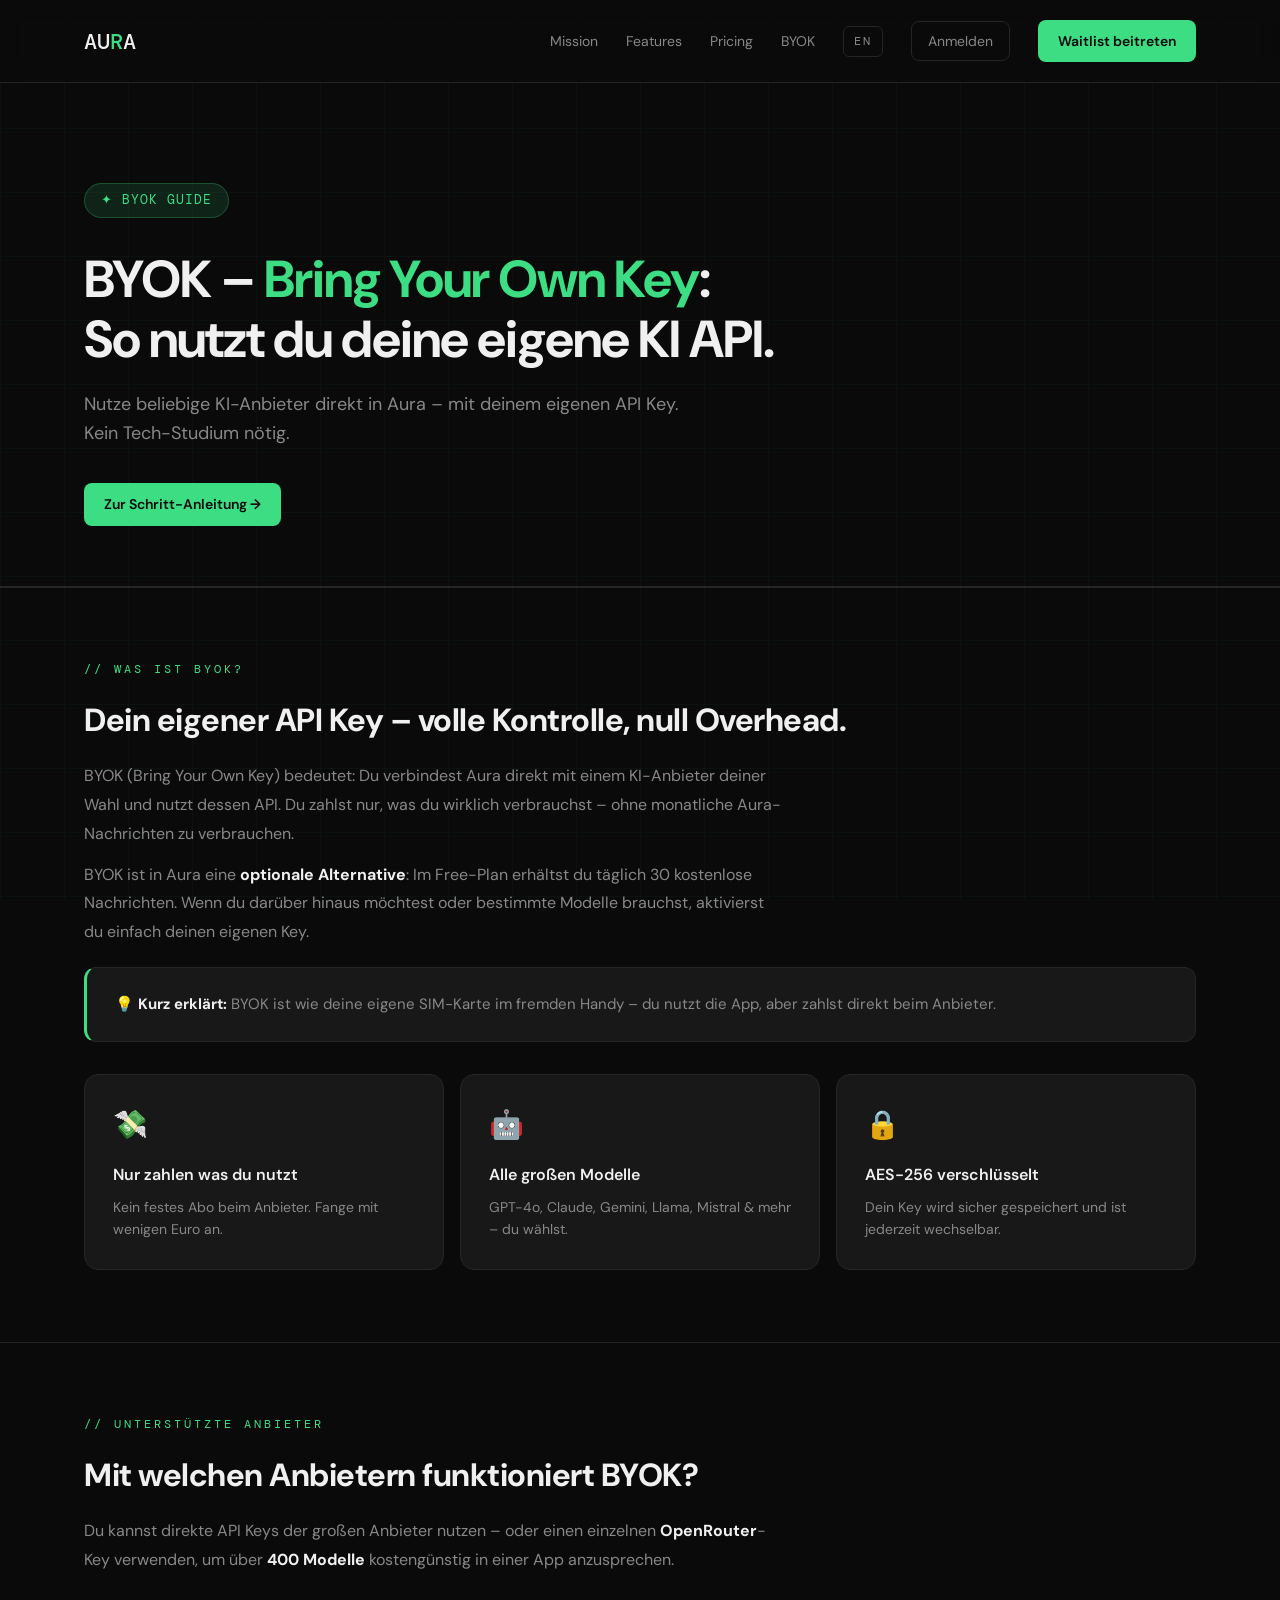
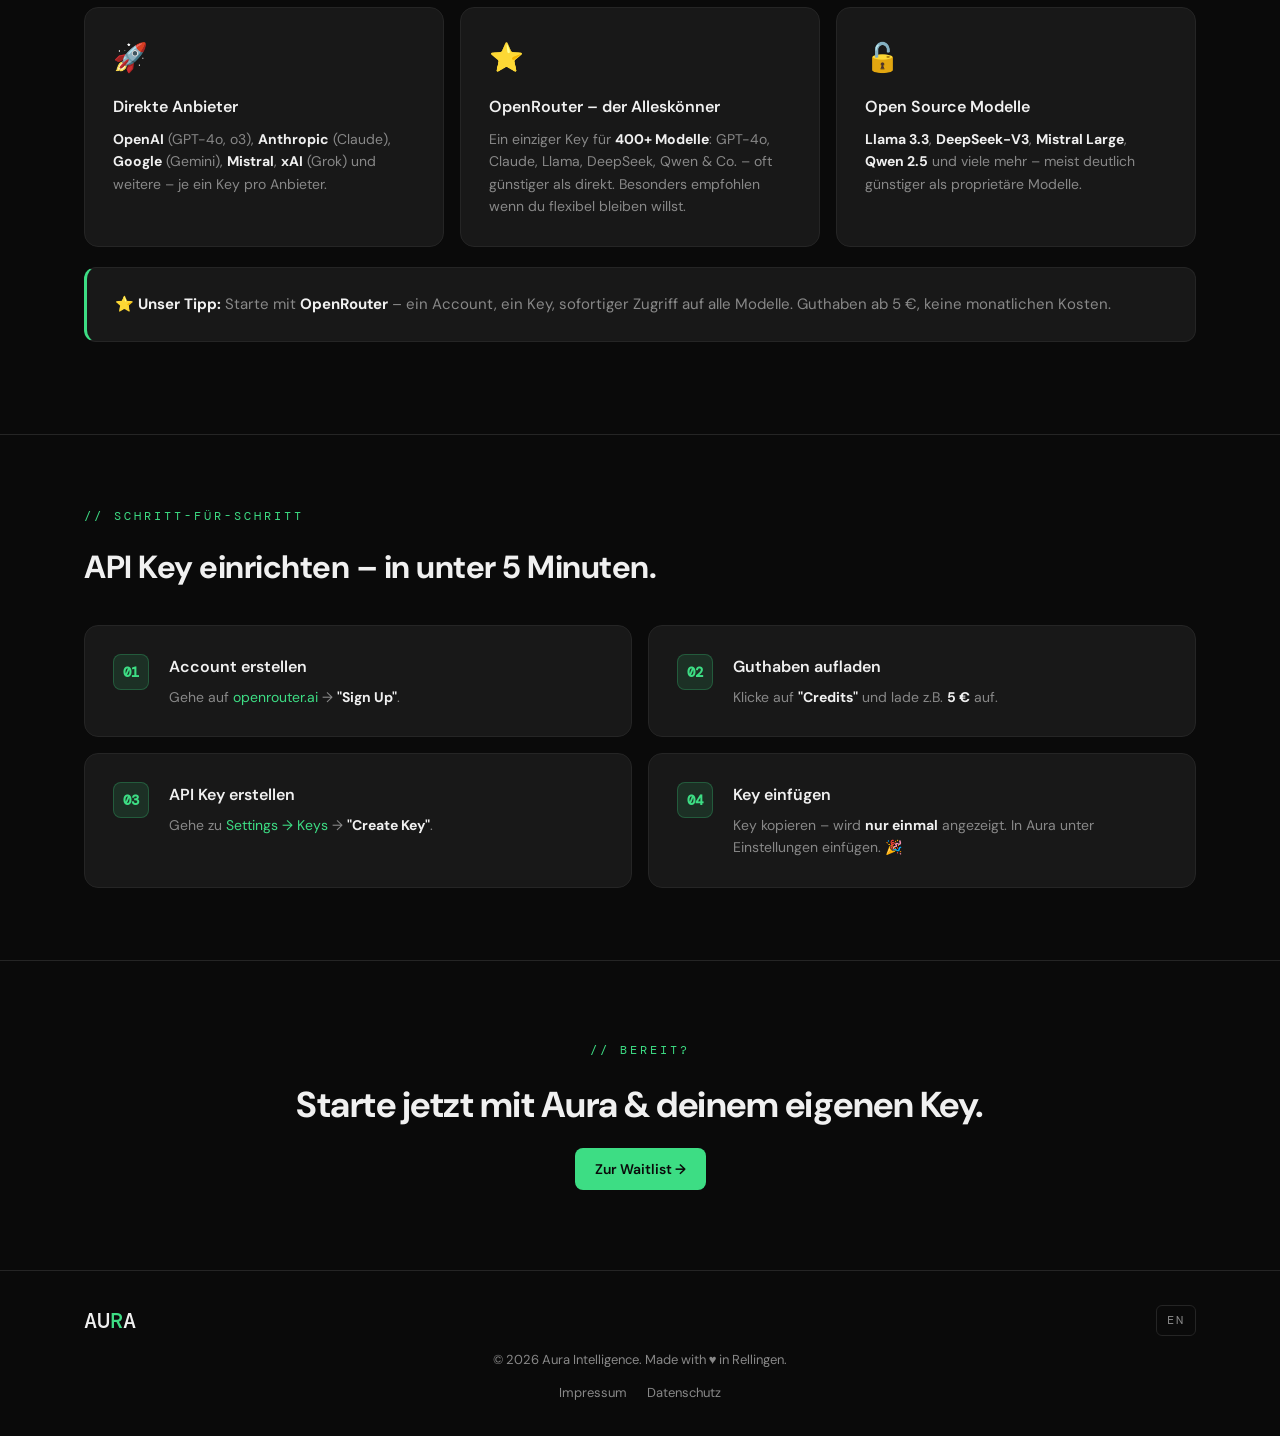
==== byok.html @ c91ba940 "Add files via upload" ====
<!DOCTYPE html>
<html lang="de">
<head>
    <meta charset="UTF-8">
    <meta name="viewport" content="width=device-width, initial-scale=1.0">
    <title>Aura – BYOK: Dein eigener API Key</title>
    <link rel="icon" type="image/png" href="favicon.png">
    <link href="https://fonts.googleapis.com/css2?family=DM+Sans:wght@400;500;600;700&family=DM+Mono:wght@400;500&display=swap" rel="stylesheet">
    <style>
        :root{--bg:#0A0A0A;--surface:#181818;--border:#252525;--text-primary:#F0F0F0;--text-secondary:#888888;--green:#3DDD84;--green-dim:rgba(61,221,132,0.12);--green-glow:rgba(61,221,132,0.15);}
        *,*::before,*::after{margin:0;padding:0;box-sizing:border-box;max-width:100%;}
        html{overflow-x:hidden;}
        body{font-family:'DM Sans',sans-serif;background:var(--bg);color:var(--text-primary);line-height:1.6;overflow-x:hidden;width:100%;}
        body::before{content:'';position:fixed;top:0;left:0;right:0;bottom:0;width:100%;height:100%;background-image:linear-gradient(rgba(61,221,132,0.04) 1px,transparent 1px),linear-gradient(90deg,rgba(61,221,132,0.04) 1px,transparent 1px);background-size:64px 64px;pointer-events:none;z-index:0;overflow:hidden;}
        .container{max-width:1160px;width:100%;margin:0 auto;padding:0 24px;position:relative;z-index:1;}
        header{border-bottom:1px solid var(--border);padding:20px 0;position:sticky;top:0;background:rgba(10,10,10,0.9);backdrop-filter:blur(12px);z-index:100;width:100%;}
        header .inner{display:flex;justify-content:space-between;align-items:center;}
        .logo{font-family:'DM Mono',monospace;font-size:22px;font-weight:500;letter-spacing:0;color:var(--text-primary);text-decoration:none;display:flex;align-items:center;gap:0;}
        .logo span{color:var(--green);}
        nav{display:flex;align-items:center;gap:28px;}
        nav a{font-size:14px;color:var(--text-secondary);text-decoration:none;transition:color 0.2s;}
        nav a:hover{color:var(--text-primary);}
        .lang-switch{font-family:'DM Mono',monospace;font-size:12px;letter-spacing:2px;color:var(--text-secondary);text-decoration:none;border:1px solid var(--border);border-radius:6px;padding:5px 10px;transition:border-color 0.2s,color 0.2s;}
        .lang-switch:hover{border-color:var(--green);color:var(--green);}
        .btn-primary{background:var(--green);color:#0A0A0A;padding:10px 20px;border-radius:8px;border:none;cursor:pointer;font-family:'DM Sans',sans-serif;font-size:14px;font-weight:600;transition:opacity 0.2s,transform 0.2s;text-decoration:none;display:inline-block;}
        .btn-primary:hover{opacity:0.85;transform:scale(1.03);}
        .btn-secondary{background:transparent;color:var(--text-primary);padding:10px 20px;border-radius:8px;border:1px solid var(--border);cursor:pointer;font-family:'DM Sans',sans-serif;font-size:14px;font-weight:500;transition:border-color 0.2s,background 0.2s;text-decoration:none;display:inline-block;}
        .btn-secondary:hover{border-color:var(--green);background:var(--green-dim);}
        .section-label{font-family:'DM Mono',monospace;font-size:12px;color:var(--green);letter-spacing:3px;margin-bottom:16px;text-transform:uppercase;}
        .hero-badge{display:inline-flex;align-items:center;gap:8px;background:var(--green-dim);border:1px solid rgba(61,221,132,0.25);border-radius:100px;padding:6px 16px;font-size:13px;color:var(--green);font-family:'DM Mono',monospace;letter-spacing:1px;margin-bottom:32px;}
        .hero{text-align:center;padding:120px 0 100px;position:relative;overflow:hidden;}
        .hero::before{content:'';position:absolute;top:0;left:50%;transform:translateX(-50%);width:600px;height:600px;max-width:100vw;background:radial-gradient(circle,var(--green-glow) 0%,transparent 70%);pointer-events:none;}
        .hero h1{font-size:60px;font-weight:700;line-height:1.15;margin-bottom:24px;letter-spacing:-1px;}
        .hero h1 span{color:var(--green);}
        .hero p{font-size:18px;color:var(--text-secondary);max-width:540px;margin:0 auto 48px;}
        .hero-buttons{display:flex;gap:16px;justify-content:center;flex-wrap:wrap;}
        .hero-buttons .btn-primary,.hero-buttons .btn-secondary{padding:14px 32px;font-size:15px;}
        .mission{padding:80px 0;border-top:1px solid var(--border);}
        .mission-inner{display:grid;grid-template-columns:1fr 1fr;gap:80px;align-items:center;}
        .mission-text h2{font-size:38px;font-weight:700;margin-bottom:20px;letter-spacing:-0.5px;line-height:1.2;}
        .mission-text p{font-size:16px;color:var(--text-secondary);line-height:1.8;margin-bottom:16px;}
        .mission-text p strong{color:var(--text-primary);}
        .mission-stats{display:grid;grid-template-columns:1fr 1fr;gap:2px;background:var(--border);border:1px solid var(--border);border-radius:16px;overflow:hidden;}
        .stat{background:var(--surface);padding:32px;}
        .stat-value{font-size:42px;font-weight:700;color:var(--green);font-family:'DM Mono',monospace;line-height:1;margin-bottom:8px;}
        .stat-label{font-size:14px;color:var(--text-secondary);}
        .stat-label strong{color:var(--green);font-weight:600;}
        .section{padding:80px 0;border-top:1px solid var(--border);}
        .section h2{font-size:42px;font-weight:700;margin-bottom:60px;letter-spacing:-0.5px;}
        .features-grid{display:grid;grid-template-columns:repeat(3,1fr);gap:2px;background:var(--border);border:1px solid var(--border);border-radius:16px;overflow:hidden;}
        .feature-card{background:var(--surface);padding:36px 32px;transition:background 0.2s;}
        .feature-card:hover{background:#1e1e1e;}
        .feature-icon{width:44px;height:44px;background:var(--green-dim);border:1px solid rgba(61,221,132,0.2);border-radius:10px;display:flex;align-items:center;justify-content:center;font-size:22px;margin-bottom:20px;}
        .feature-card h3{font-size:17px;font-weight:600;margin-bottom:10px;}
        .feature-card p{font-size:14px;color:var(--text-secondary);line-height:1.6;}
        .pricing-grid{display:grid;grid-template-columns:repeat(3,1fr);gap:16px;}
        .pricing-card{background:var(--surface);border:1px solid var(--border);border-radius:16px;padding:36px 28px;transition:border-color 0.2s;position:relative;}
        .pricing-card:hover{border-color:rgba(61,221,132,0.3);}
        .pricing-card.featured{border-color:var(--green);box-shadow:0 0 32px rgba(61,221,132,0.08);}
        .featured-badge{position:absolute;top:-13px;left:50%;transform:translateX(-50%);background:var(--green);color:#0A0A0A;font-size:11px;font-weight:700;padding:4px 14px;border-radius:100px;white-space:nowrap;letter-spacing:1px;}
        .pricing-card h3{font-family:'DM Mono',monospace;font-size:13px;letter-spacing:3px;color:var(--text-secondary);text-transform:uppercase;margin-bottom:20px;}
        .price{font-size:48px;font-weight:700;color:var(--text-primary);line-height:1;margin-bottom:6px;}
        .price sup{font-size:20px;font-weight:500;vertical-align:super;}
        .price-period{font-size:13px;color:var(--text-secondary);margin-bottom:28px;}
        .pricing-divider{height:1px;background:var(--border);margin-bottom:24px;}
        .feature-list{list-style:none;margin-bottom:32px;}
        .feature-list li{font-size:13px;color:var(--text-secondary);padding:8px 0;display:flex;align-items:center;gap:10px;border-bottom:1px solid var(--border);}
        .feature-list li:last-child{border-bottom:none;}
        .feature-list li.included{color:var(--text-primary);}
        .feature-list li.included::before{content:"✓";color:var(--green);font-weight:700;flex-shrink:0;}
        .feature-list li.excluded::before{content:"×";color:var(--border);font-weight:700;flex-shrink:0;}
        .lifetime-banner{margin-top:32px;background:linear-gradient(135deg,rgba(61,221,132,0.08) 0%,rgba(61,221,132,0.03) 100%);border:1px solid var(--green);border-radius:16px;padding:40px;display:flex;gap:48px;align-items:center;position:relative;overflow:hidden;}
        .lifetime-banner::before{content:'';position:absolute;top:-60px;right:-60px;width:240px;height:240px;background:radial-gradient(circle,rgba(61,221,132,0.12) 0%,transparent 70%);pointer-events:none;}
        .lifetime-tag{font-family:'DM Mono',monospace;font-size:11px;letter-spacing:2px;color:var(--green);margin-bottom:12px;}
        .lifetime-banner-left{flex:1;}
        .lifetime-banner-left h3{font-size:28px;font-weight:700;margin-bottom:12px;letter-spacing:-0.5px;}
        .lifetime-banner-left h3 span{color:var(--green);}
        .lifetime-banner-left>p{font-size:15px;color:var(--text-secondary);line-height:1.7;margin-bottom:20px;max-width:560px;}
        .lifetime-perks{list-style:none;display:flex;flex-wrap:wrap;gap:10px 24px;}
        .lifetime-perks li{font-size:13px;color:var(--text-primary);}
        .lifetime-banner-right{min-width:200px;text-align:center;}
        .lifetime-price{font-size:52px;font-weight:700;color:var(--green);font-family:'DM Mono',monospace;line-height:1;margin-bottom:4px;}
        .lifetime-price sup{font-size:22px;font-weight:500;vertical-align:super;}
        .lifetime-price span{font-size:16px;font-weight:400;color:var(--text-secondary);font-family:'DM Sans',sans-serif;}
        .lifetime-saved{font-size:13px;color:var(--text-secondary);margin-bottom:20px;text-decoration:line-through;}
        .cta-section{padding:80px 0;border-top:1px solid var(--border);text-align:center;}
        .cta-section h2{font-size:42px;font-weight:700;margin-bottom:16px;letter-spacing:-0.5px;}
        .cta-section p{font-size:16px;color:var(--text-secondary);margin-bottom:40px;}
        .or-hero{padding:100px 0 60px;border-bottom:1px solid var(--border);}
        .or-hero h1{font-size:52px;font-weight:700;letter-spacing:-1px;line-height:1.15;margin-bottom:20px;}
        .or-hero h1 span{color:var(--green);}
        .or-hero p{font-size:18px;color:var(--text-secondary);max-width:600px;margin-bottom:36px;}
        .or-section{padding:72px 0;border-top:1px solid var(--border);}
        .or-section h2{font-size:32px;font-weight:700;margin-bottom:16px;letter-spacing:-0.5px;}
        .or-section p{font-size:16px;color:var(--text-secondary);max-width:700px;line-height:1.8;margin-bottom:12px;}
        .or-section p strong{color:var(--text-primary);}
        .or-analogy{background:var(--surface);border:1px solid var(--border);border-left:3px solid var(--green);border-radius:12px;padding:24px 28px;margin:20px 0;font-size:15px;color:var(--text-secondary);line-height:1.7;}
        .or-analogy strong{color:var(--text-primary);}
        .info-cards{display:grid;grid-template-columns:repeat(3,1fr);gap:16px;margin-top:32px;}
        .info-card{background:var(--surface);border:1px solid var(--border);border-radius:14px;padding:28px;}
        .info-card .icon{font-size:28px;margin-bottom:14px;display:block;}
        .info-card h3{font-size:16px;font-weight:600;margin-bottom:8px;}
        .info-card p{font-size:14px;color:var(--text-secondary);line-height:1.6;margin-bottom:0;}
        .steps-grid{display:grid;grid-template-columns:repeat(2,1fr);gap:16px;margin-top:32px;}
        .step-card{background:var(--surface);border:1px solid var(--border);border-radius:14px;padding:28px;display:flex;gap:20px;align-items:flex-start;}
        .step-number{width:36px;height:36px;min-width:36px;background:var(--green-dim);border:1px solid rgba(61,221,132,0.25);border-radius:8px;display:flex;align-items:center;justify-content:center;font-family:'DM Mono',monospace;font-size:14px;font-weight:600;color:var(--green);}
        .step-content h3{font-size:16px;font-weight:600;margin-bottom:6px;}
        .step-content p{font-size:14px;color:var(--text-secondary);line-height:1.6;margin-bottom:0;}
        .step-content a{color:var(--green);text-decoration:none;}
        .or-cta{padding:80px 0;border-top:1px solid var(--border);text-align:center;}
        .or-cta h2{font-size:36px;font-weight:700;margin-bottom:14px;letter-spacing:-0.5px;}
        .or-cta p{font-size:16px;color:var(--text-secondary);margin-bottom:32px;max-width:500px;margin-left:auto;margin-right:auto;}
        .waitlist-layout{display:grid;grid-template-columns:1fr 1fr;gap:48px;align-items:start;padding:72px 0;}
        .waitlist-form-box{background:var(--surface);border:1px solid var(--border);border-radius:16px;padding:40px;}
        .wl-field{margin-bottom:20px;}
        .wl-field label{display:block;font-size:13px;color:var(--text-secondary);margin-bottom:8px;font-weight:500;}
        .wl-field input{width:100%;padding:12px 16px;background:var(--bg);border:1px solid var(--border);border-radius:8px;color:var(--text-primary);font-family:'DM Sans',sans-serif;font-size:15px;outline:none;transition:border-color 0.2s;}
        .wl-field input:focus{border-color:var(--green);}
        .wl-field input::placeholder{color:var(--text-secondary);}
        .wl-plan{margin-bottom:24px;}
        .wl-plan>label{display:block;font-size:13px;color:var(--text-secondary);margin-bottom:8px;font-weight:500;}
        .wl-plan-options{display:grid;grid-template-columns:1fr 1fr;gap:8px;}
        .wl-plan-option{display:flex;align-items:center;gap:8px;background:var(--bg);border:1px solid var(--border);border-radius:8px;padding:10px 14px;cursor:pointer;font-size:14px;transition:border-color 0.2s;}
        .wl-plan-option:hover{border-color:rgba(61,221,132,0.4);}
        .wl-plan-option input{width:auto;min-width:unset;}
        .wl-plan-featured{border-color:rgba(61,221,132,0.35)!important;color:var(--green);}
        .waitlist-summary{padding-top:4px;}
        .wl-tier{background:var(--surface);border:1px solid var(--border);border-radius:12px;padding:20px 24px;margin-bottom:12px;}
        .wl-tier-special{border-color:var(--green);background:linear-gradient(135deg,rgba(61,221,132,0.06) 0%,transparent 100%);}
        .wl-tier-head{display:flex;justify-content:space-between;align-items:center;margin-bottom:12px;}
        .wl-tier-name{font-weight:700;font-size:16px;}
        .wl-tier-price{font-family:'DM Mono',monospace;font-size:14px;color:var(--text-secondary);}
        footer{border-top:1px solid var(--border);padding:32px 0;}
        footer .footer-inner{display:flex;flex-direction:column;align-items:center;gap:12px;}
        footer .footer-top{display:flex;justify-content:space-between;align-items:center;width:100%;flex-wrap:wrap;gap:12px;}
        footer .footer-links{display:flex;gap:20px;flex-wrap:wrap;justify-content:center;}
        footer p{font-size:13px;color:var(--text-secondary);}
        footer a.footer-link{font-size:13px;color:var(--text-secondary);text-decoration:none;transition:color 0.2s;}
        footer a.footer-link:hover{color:var(--green);}
        @media(max-width:900px){.info-cards{grid-template-columns:1fr 1fr;}}
        @media(max-width:768px){
            .hero{padding:80px 0 60px;}
            .hero h1{font-size:36px;letter-spacing:-0.5px;}
            .hero p{font-size:16px;}
            .features-grid{grid-template-columns:1fr;}
            .pricing-grid{grid-template-columns:1fr;}
            .steps-grid{grid-template-columns:1fr;}
            .mission-inner{grid-template-columns:1fr;gap:40px;}
            .mission-text h2{font-size:28px;}
            .section h2{font-size:28px;}
            .cta-section h2{font-size:28px;}
            .or-hero h1{font-size:32px;}
            .or-section h2{font-size:26px;}
            .lifetime-banner{flex-direction:column;gap:32px;padding:28px 20px;}
            .lifetime-price{font-size:42px;}
            .waitlist-layout{grid-template-columns:1fr;padding:40px 0;}
            .waitlist-form-box{padding:24px;}
            .wl-plan-options{grid-template-columns:1fr;}
            .info-cards{grid-template-columns:1fr;}
            footer .footer-top{flex-direction:column;text-align:center;}
        }

        .hamburger{display:none;flex-direction:column;gap:5px;cursor:pointer;padding:4px;background:none;border:none;}
        .hamburger span{display:block;width:24px;height:2px;background:var(--text-primary);border-radius:2px;transition:all 0.3s;}
        .hamburger.open span:nth-child(1){transform:translateY(7px) rotate(45deg);}
        .hamburger.open span:nth-child(2){opacity:0;}
        .hamburger.open span:nth-child(3){transform:translateY(-7px) rotate(-45deg);}
        .mobile-menu{display:none;position:fixed;top:65px;left:0;right:0;background:rgba(10,10,10,0.98);backdrop-filter:blur(16px);border-bottom:1px solid var(--border);padding:20px 24px;z-index:99;flex-direction:column;gap:4px;}
        .mobile-menu.open{display:flex;}
        .mobile-menu a{font-size:16px;color:var(--text-secondary);text-decoration:none;padding:12px 0;border-bottom:1px solid var(--border);transition:color 0.2s;}
        .mobile-menu a:last-child{border-bottom:none;}
        .mobile-menu a:hover{color:var(--green);}
        .mobile-menu .btn-primary{margin-top:8px;text-align:center;padding:14px;}
        .mobile-menu .lang-switch{border:none;padding:12px 0;letter-spacing:2px;}
        @media(max-width:768px){
            .hamburger{display:flex;}
            nav a:not(.btn-primary):not(.lang-switch):not(.btn-login){display:none;}
            nav .lang-switch{display:none;}
            nav .btn-primary{display:none;}
        }

        .btn-login{font-size:14px;color:var(--text-secondary);text-decoration:none;border:1px solid var(--border);border-radius:8px;padding:8px 16px;transition:border-color 0.2s,color 0.2s;}
        .btn-login:hover{border-color:var(--green);color:var(--green);}
        .nav-avatar{width:34px;height:34px;border-radius:50%;background:var(--green-dim);border:1.5px solid var(--green);display:flex;align-items:center;justify-content:center;font-size:14px;font-weight:700;color:var(--green);text-decoration:none;font-family:'DM Mono',monospace;cursor:pointer;}
        </style>
</head>
<body>
<header><div class="container"><div class="inner">
        <a href="index.html" class="logo">AU<span>R</span>A</a>
        <nav>
            <a href="index.html#mission">Mission</a>
            <a href="features.html">Features</a>
            <a href="index.html#pricing">Pricing</a>
            <a href="byok.html">BYOK</a>
            <a href="byok_en.html" class="lang-switch">EN</a>
            <a href="login.html" class="btn-login" id="navLoginBtn">Anmelden</a>
            <a href="waitlist.html" class="btn-primary">Waitlist beitreten</a>
        </nav>
        <button class="hamburger" id="hamburger" aria-label="Menu">
            <span></span><span></span><span></span>
        </button>
    </div></div></header>
    <div class="mobile-menu" id="mobileMenu">
        <a href="index.html#mission">Mission</a>
        <a href="features.html">Features</a>
        <a href="index.html#pricing">Pricing</a>
        <a href="byok.html">BYOK</a>
        <a href="login.html">Anmelden</a>
        <a href="byok_en.html" class="lang-switch">EN</a>
        <a href="waitlist.html" class="btn-primary">Waitlist beitreten</a>
    </div>
<main>
  <section class="or-hero"><div class="container">
    <div class="hero-badge">✦ BYOK GUIDE</div>
    <h1>BYOK – <span>Bring Your Own Key</span>:<br>So nutzt du deine eigene KI API.</h1>
    <p>Nutze beliebige KI-Anbieter direkt in Aura – mit deinem eigenen API Key. Kein Tech-Studium nötig.</p>
    <a href="#steps" class="btn-primary">Zur Schritt-Anleitung →</a>
  </div></section>
  <section class="or-section"><div class="container">
    <div class="section-label">// Was ist BYOK?</div>
    <h2>Dein eigener API Key – volle Kontrolle, null Overhead.</h2>
    <p>BYOK (Bring Your Own Key) bedeutet: Du verbindest Aura direkt mit einem KI-Anbieter deiner Wahl und nutzt dessen API. Du zahlst nur, was du wirklich verbrauchst – ohne monatliche Aura-Nachrichten zu verbrauchen.</p>
    <p>BYOK ist in Aura eine <strong>optionale Alternative</strong>: Im Free-Plan erhältst du täglich 30 kostenlose Nachrichten. Wenn du darüber hinaus möchtest oder bestimmte Modelle brauchst, aktivierst du einfach deinen eigenen Key.</p>
    <div class="or-analogy">💡 <strong>Kurz erklärt:</strong> BYOK ist wie deine eigene SIM-Karte im fremden Handy – du nutzt die App, aber zahlst direkt beim Anbieter.</div>
    <div class="info-cards">
      <div class="info-card"><span class="icon">💸</span><h3>Nur zahlen was du nutzt</h3><p>Kein festes Abo beim Anbieter. Fange mit wenigen Euro an.</p></div>
      <div class="info-card"><span class="icon">🤖</span><h3>Alle großen Modelle</h3><p>GPT-4o, Claude, Gemini, Llama, Mistral & mehr – du wählst.</p></div>
      <div class="info-card"><span class="icon">🔒</span><h3>AES-256 verschlüsselt</h3><p>Dein Key wird sicher gespeichert und ist jederzeit wechselbar.</p></div>
    </div>
  </div></section>

  <section class="or-section"><div class="container">
    <div class="section-label">// Unterstützte Anbieter</div>
    <h2>Mit welchen Anbietern funktioniert BYOK?</h2>
    <p>Du kannst direkte API Keys der großen Anbieter nutzen – oder einen einzelnen <strong>OpenRouter</strong>-Key verwenden, um über <strong>400 Modelle</strong> kostengünstig in einer App anzusprechen.</p>
    <div class="info-cards">
      <div class="info-card"><span class="icon">🚀</span><h3>Direkte Anbieter</h3><p><strong>OpenAI</strong> (GPT-4o, o3), <strong>Anthropic</strong> (Claude), <strong>Google</strong> (Gemini), <strong>Mistral</strong>, <strong>xAI</strong> (Grok) und weitere – je ein Key pro Anbieter.</p></div>
      <div class="info-card"><span class="icon">⭐</span><h3>OpenRouter – der Alleskönner</h3><p>Ein einziger Key für <strong>400+ Modelle</strong>: GPT-4o, Claude, Llama, DeepSeek, Qwen & Co. – oft günstiger als direkt. Besonders empfohlen wenn du flexibel bleiben willst.</p></div>
      <div class="info-card"><span class="icon">🔓</span><h3>Open Source Modelle</h3><p><strong>Llama 3.3</strong>, <strong>DeepSeek-V3</strong>, <strong>Mistral Large</strong>, <strong>Qwen 2.5</strong> und viele mehr – meist deutlich günstiger als proprietäre Modelle.</p></div>
    </div>
    <div class="or-analogy">⭐ <strong>Unser Tipp:</strong> Starte mit <strong>OpenRouter</strong> – ein Account, ein Key, sofortiger Zugriff auf alle Modelle. Guthaben ab 5 €, keine monatlichen Kosten.</div>
  </div></section>
  <section id="steps" class="or-section"><div class="container"><div class="section-label">// Schritt-für-Schritt</div><h2>API Key einrichten – in unter 5 Minuten.</h2>
    <div class="steps-grid">
      <div class="step-card"><div class="step-number">01</div><div class="step-content"><h3>Account erstellen</h3><p>Gehe auf <a href="https://openrouter.ai" target="_blank">openrouter.ai</a> → <strong>"Sign Up"</strong>.</p></div></div>
      <div class="step-card"><div class="step-number">02</div><div class="step-content"><h3>Guthaben aufladen</h3><p>Klicke auf <strong>"Credits"</strong> und lade z.B. <strong>5 €</strong> auf.</p></div></div>
      <div class="step-card"><div class="step-number">03</div><div class="step-content"><h3>API Key erstellen</h3><p>Gehe zu <a href="https://openrouter.ai/settings/keys" target="_blank">Settings → Keys</a> → <strong>"Create Key"</strong>.</p></div></div>
      <div class="step-card"><div class="step-number">04</div><div class="step-content"><h3>Key einfügen</h3><p>Key kopieren – wird <strong>nur einmal</strong> angezeigt. In Aura unter Einstellungen einfügen. 🎉</p></div></div>
    </div>
  </div></section>
  <section class="or-cta"><div class="container"><div class="section-label">// Bereit?</div><h2>Starte jetzt mit Aura & deinem eigenen Key.</h2>
    <a href="waitlist.html" class="btn-primary">Zur Waitlist →</a>
  </div></section>
</main>
<footer><div class="container"><div class="footer-inner">
        <div class="footer-top">
            <a href="index.html" class="logo">AU<span>R</span>A</a>
            <a href="byok_en.html" class="lang-switch">EN</a>
        </div>
        <p>© 2026 Aura Intelligence. Made with ♥ in Rellingen.</p>
        <div class="footer-links">
            <a href="impressum.html" class="footer-link">Impressum</a>
            <a href="datenschutz.html" class="footer-link">Datenschutz</a>
        </div>
    </div></div></footer>
<script>
const hbtn = document.getElementById('hamburger');
const hmenu = document.getElementById('mobileMenu');

function openMenu() {
    hbtn.classList.add('open');
    hmenu.classList.add('open');
    document.body.style.overflow = 'hidden';
}
function closeMenu() {
    hbtn.classList.remove('open');
    hmenu.classList.remove('open');
    document.body.style.overflow = '';
}

hbtn.addEventListener('click', () => {
    hmenu.classList.contains('open') ? closeMenu() : openMenu();
});

// Close on any link click
hmenu.querySelectorAll('a').forEach(a => a.addEventListener('click', closeMenu));

// Close on outside click
document.addEventListener('click', (e) => {
    if (hmenu.classList.contains('open') && !hmenu.contains(e.target) && !hbtn.contains(e.target)) {
        closeMenu();
    }
});

// Close on scroll
window.addEventListener('scroll', () => {
    if (hmenu.classList.contains('open')) closeMenu();
}, { passive: true });
</script>
<script>
(function(){
  var user=null;try{user=JSON.parse(localStorage.getItem('aura_user'));}catch(e){}
  var btn=document.getElementById('navLoginBtn');
  if(btn&&user&&user.email){
    var i=user.name?user.name.split(' ').map(function(n){return n[0];}).join('').toUpperCase().slice(0,2):user.email[0].toUpperCase();
    var a=document.createElement('a');
    a.href='profile.html';a.className='nav-avatar';a.title=user.name||user.email;a.textContent=i;
    btn.parentNode.replaceChild(a,btn);
  }
})();
</script>

</body>
</html>
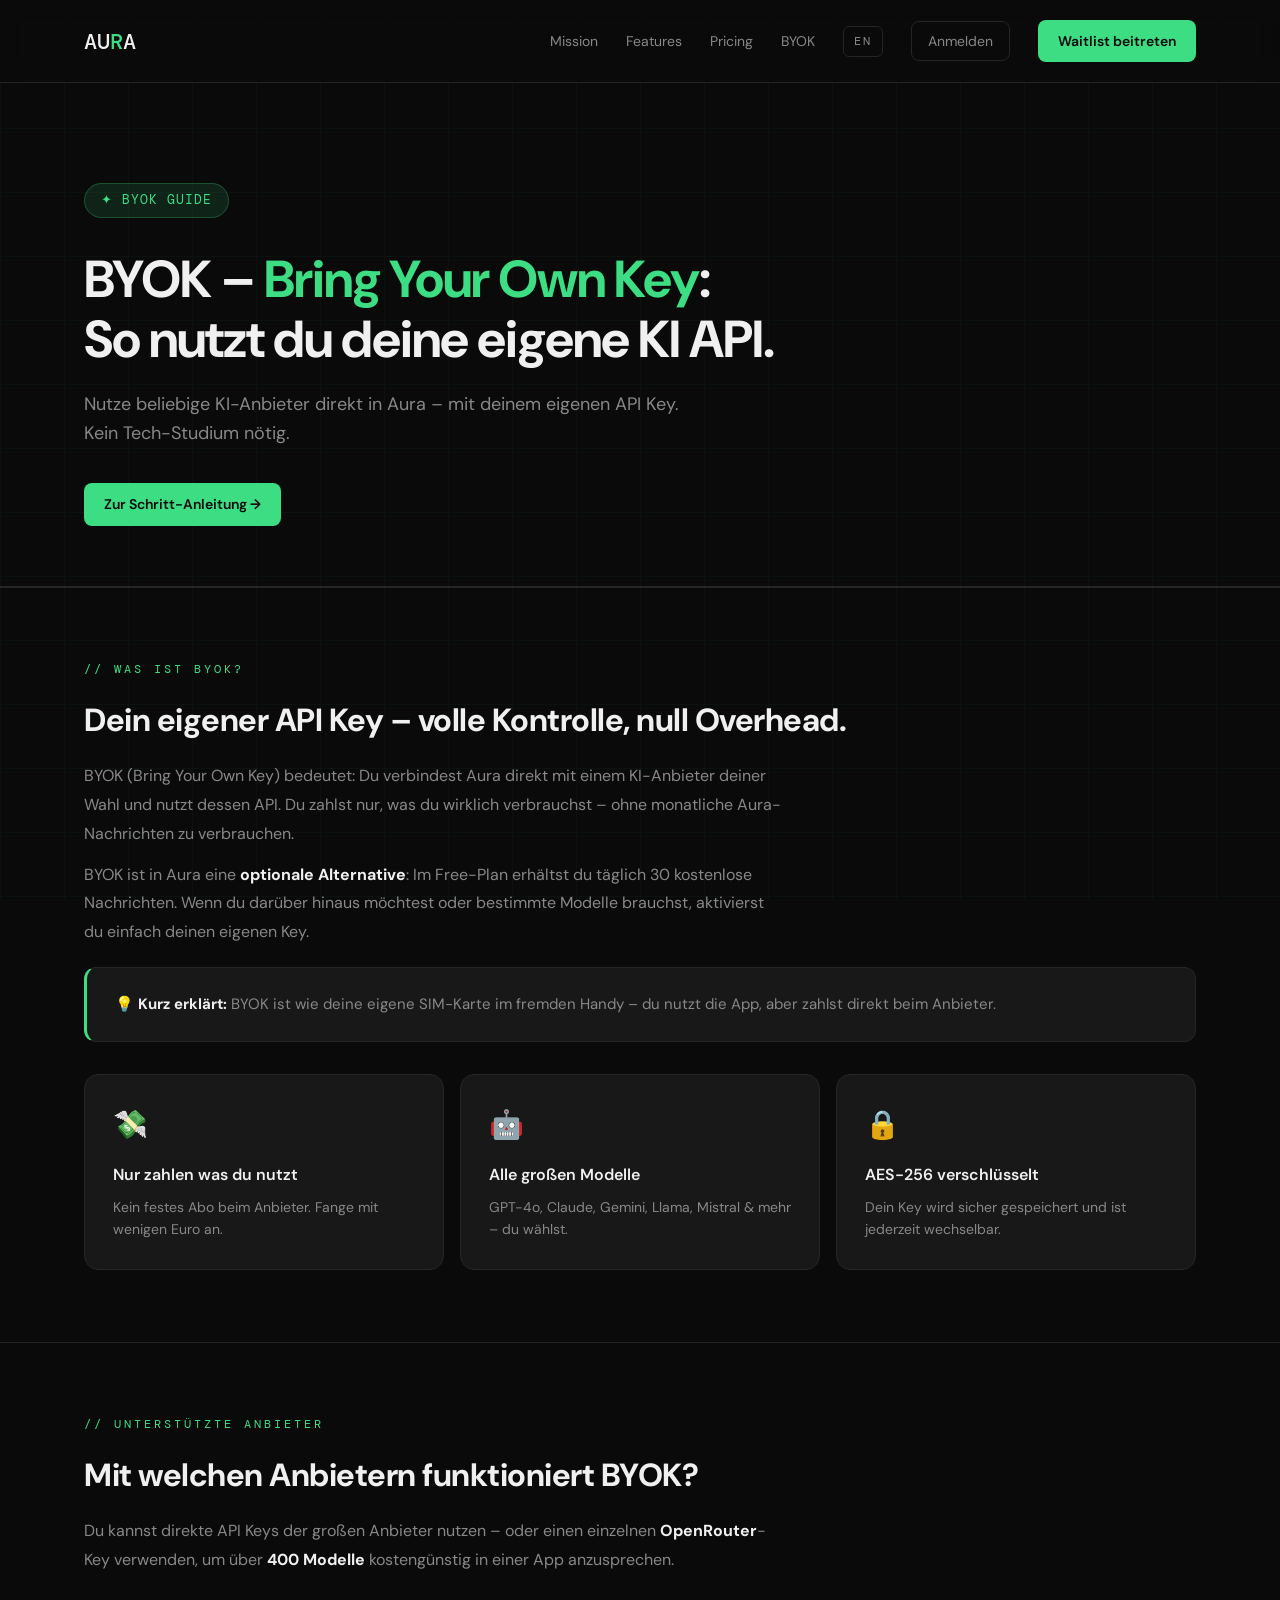
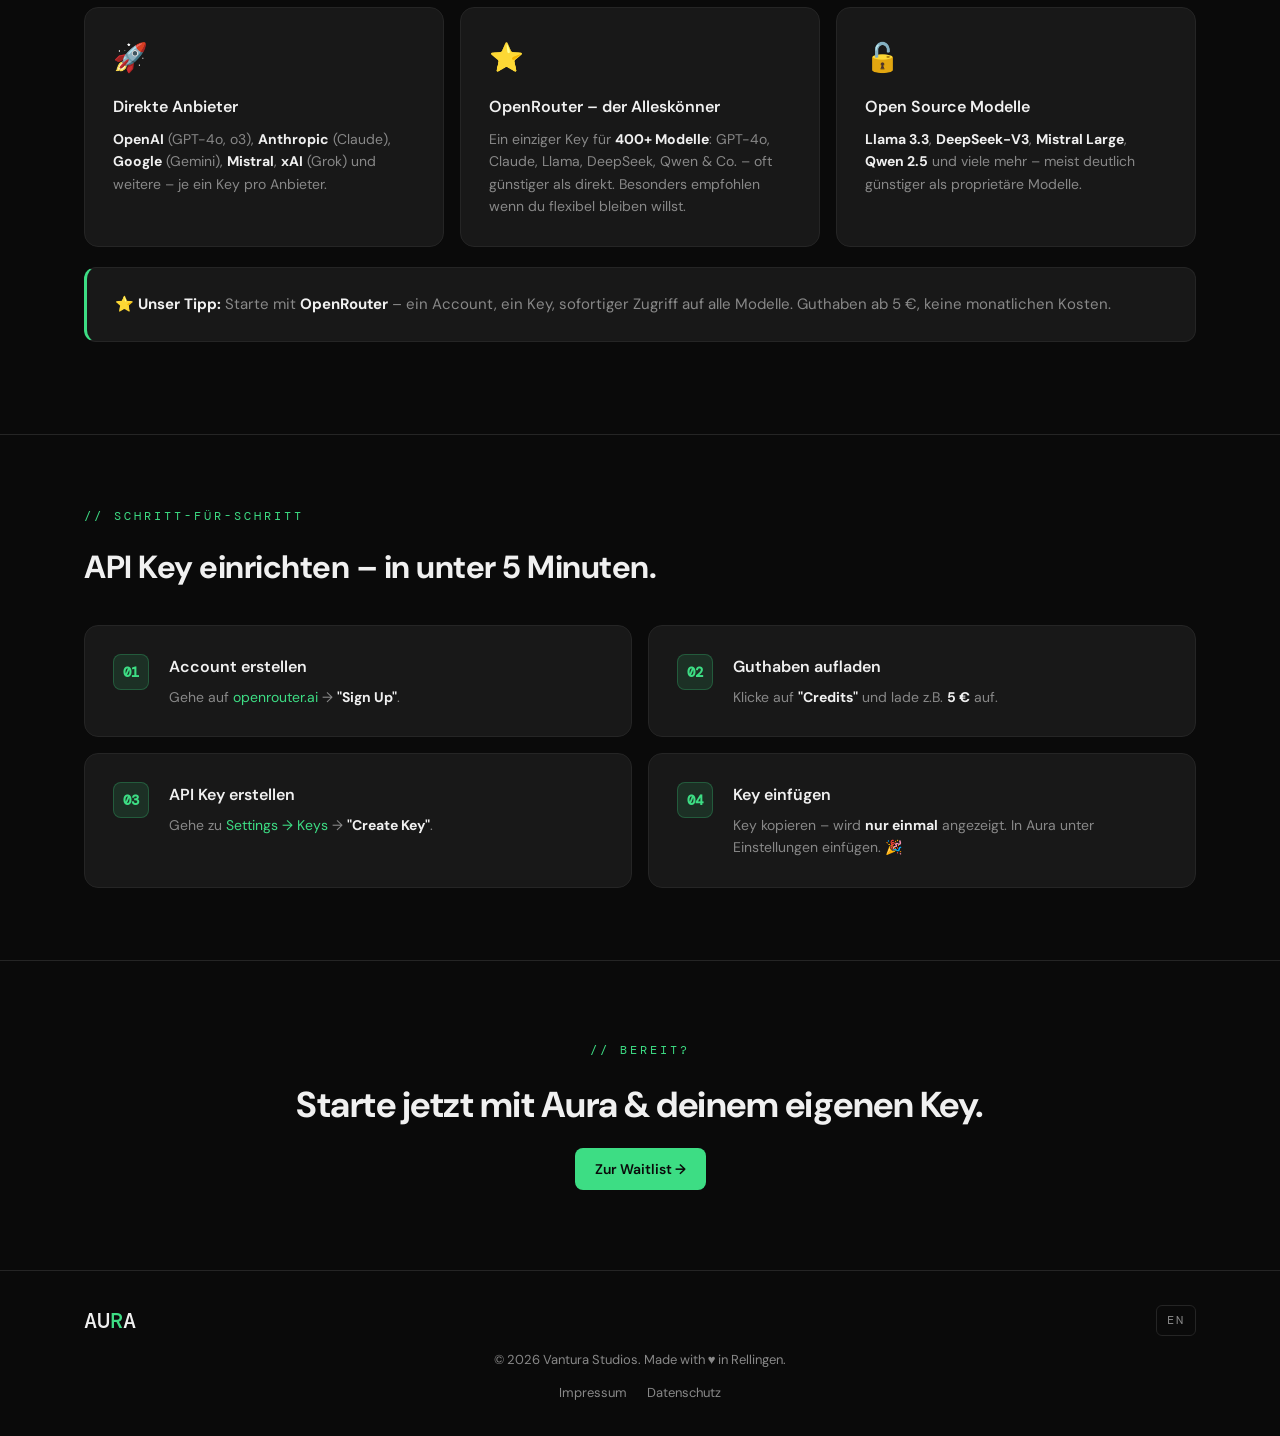
==== commit f89731de: "chore: footer → Vantura Studios with link" ====
--- a/byok.html
+++ b/byok.html
@@ -4,185 +4,21 @@
     <meta charset="UTF-8">
     <meta name="viewport" content="width=device-width, initial-scale=1.0">
     <title>Aura – BYOK: Dein eigener API Key</title>
+    <meta name="description" content="Bring Your Own Key: Nutze deinen eigenen OpenRouter API Key mit Aura. AES-256 verschlüsselt, volle Kostenkontrolle.">
+
+    <!-- Open Graph -->
+    <meta property="og:type" content="website">
+    <meta property="og:url" content="https://www.aura-agent.com/byok">
+    <meta property="og:title" content="Aura – BYOK: Dein eigener API Key">
+    <meta property="og:description" content="Bring Your Own Key: Nutze deinen eigenen OpenRouter API Key mit Aura. AES-256 verschlüsselt, volle Kostenkontrolle.">
+    <meta property="og:image" content="https://www.aura-agent.com/assets/og-image.png">
+    <meta property="og:locale" content="de_DE">
+    <meta name="twitter:card" content="summary_large_image">
+    <meta name="twitter:image" content="https://www.aura-agent.com/assets/og-image.png">
+
     <link rel="icon" type="image/png" href="favicon.png">
     <link href="https://fonts.googleapis.com/css2?family=DM+Sans:wght@400;500;600;700&family=DM+Mono:wght@400;500&display=swap" rel="stylesheet">
-    <style>
-        :root{--bg:#0A0A0A;--surface:#181818;--border:#252525;--text-primary:#F0F0F0;--text-secondary:#888888;--green:#3DDD84;--green-dim:rgba(61,221,132,0.12);--green-glow:rgba(61,221,132,0.15);}
-        *,*::before,*::after{margin:0;padding:0;box-sizing:border-box;max-width:100%;}
-        html{overflow-x:hidden;}
-        body{font-family:'DM Sans',sans-serif;background:var(--bg);color:var(--text-primary);line-height:1.6;overflow-x:hidden;width:100%;}
-        body::before{content:'';position:fixed;top:0;left:0;right:0;bottom:0;width:100%;height:100%;background-image:linear-gradient(rgba(61,221,132,0.04) 1px,transparent 1px),linear-gradient(90deg,rgba(61,221,132,0.04) 1px,transparent 1px);background-size:64px 64px;pointer-events:none;z-index:0;overflow:hidden;}
-        .container{max-width:1160px;width:100%;margin:0 auto;padding:0 24px;position:relative;z-index:1;}
-        header{border-bottom:1px solid var(--border);padding:20px 0;position:sticky;top:0;background:rgba(10,10,10,0.9);backdrop-filter:blur(12px);z-index:100;width:100%;}
-        header .inner{display:flex;justify-content:space-between;align-items:center;}
-        .logo{font-family:'DM Mono',monospace;font-size:22px;font-weight:500;letter-spacing:0;color:var(--text-primary);text-decoration:none;display:flex;align-items:center;gap:0;}
-        .logo span{color:var(--green);}
-        nav{display:flex;align-items:center;gap:28px;}
-        nav a{font-size:14px;color:var(--text-secondary);text-decoration:none;transition:color 0.2s;}
-        nav a:hover{color:var(--text-primary);}
-        .lang-switch{font-family:'DM Mono',monospace;font-size:12px;letter-spacing:2px;color:var(--text-secondary);text-decoration:none;border:1px solid var(--border);border-radius:6px;padding:5px 10px;transition:border-color 0.2s,color 0.2s;}
-        .lang-switch:hover{border-color:var(--green);color:var(--green);}
-        .btn-primary{background:var(--green);color:#0A0A0A;padding:10px 20px;border-radius:8px;border:none;cursor:pointer;font-family:'DM Sans',sans-serif;font-size:14px;font-weight:600;transition:opacity 0.2s,transform 0.2s;text-decoration:none;display:inline-block;}
-        .btn-primary:hover{opacity:0.85;transform:scale(1.03);}
-        .btn-secondary{background:transparent;color:var(--text-primary);padding:10px 20px;border-radius:8px;border:1px solid var(--border);cursor:pointer;font-family:'DM Sans',sans-serif;font-size:14px;font-weight:500;transition:border-color 0.2s,background 0.2s;text-decoration:none;display:inline-block;}
-        .btn-secondary:hover{border-color:var(--green);background:var(--green-dim);}
-        .section-label{font-family:'DM Mono',monospace;font-size:12px;color:var(--green);letter-spacing:3px;margin-bottom:16px;text-transform:uppercase;}
-        .hero-badge{display:inline-flex;align-items:center;gap:8px;background:var(--green-dim);border:1px solid rgba(61,221,132,0.25);border-radius:100px;padding:6px 16px;font-size:13px;color:var(--green);font-family:'DM Mono',monospace;letter-spacing:1px;margin-bottom:32px;}
-        .hero{text-align:center;padding:120px 0 100px;position:relative;overflow:hidden;}
-        .hero::before{content:'';position:absolute;top:0;left:50%;transform:translateX(-50%);width:600px;height:600px;max-width:100vw;background:radial-gradient(circle,var(--green-glow) 0%,transparent 70%);pointer-events:none;}
-        .hero h1{font-size:60px;font-weight:700;line-height:1.15;margin-bottom:24px;letter-spacing:-1px;}
-        .hero h1 span{color:var(--green);}
-        .hero p{font-size:18px;color:var(--text-secondary);max-width:540px;margin:0 auto 48px;}
-        .hero-buttons{display:flex;gap:16px;justify-content:center;flex-wrap:wrap;}
-        .hero-buttons .btn-primary,.hero-buttons .btn-secondary{padding:14px 32px;font-size:15px;}
-        .mission{padding:80px 0;border-top:1px solid var(--border);}
-        .mission-inner{display:grid;grid-template-columns:1fr 1fr;gap:80px;align-items:center;}
-        .mission-text h2{font-size:38px;font-weight:700;margin-bottom:20px;letter-spacing:-0.5px;line-height:1.2;}
-        .mission-text p{font-size:16px;color:var(--text-secondary);line-height:1.8;margin-bottom:16px;}
-        .mission-text p strong{color:var(--text-primary);}
-        .mission-stats{display:grid;grid-template-columns:1fr 1fr;gap:2px;background:var(--border);border:1px solid var(--border);border-radius:16px;overflow:hidden;}
-        .stat{background:var(--surface);padding:32px;}
-        .stat-value{font-size:42px;font-weight:700;color:var(--green);font-family:'DM Mono',monospace;line-height:1;margin-bottom:8px;}
-        .stat-label{font-size:14px;color:var(--text-secondary);}
-        .stat-label strong{color:var(--green);font-weight:600;}
-        .section{padding:80px 0;border-top:1px solid var(--border);}
-        .section h2{font-size:42px;font-weight:700;margin-bottom:60px;letter-spacing:-0.5px;}
-        .features-grid{display:grid;grid-template-columns:repeat(3,1fr);gap:2px;background:var(--border);border:1px solid var(--border);border-radius:16px;overflow:hidden;}
-        .feature-card{background:var(--surface);padding:36px 32px;transition:background 0.2s;}
-        .feature-card:hover{background:#1e1e1e;}
-        .feature-icon{width:44px;height:44px;background:var(--green-dim);border:1px solid rgba(61,221,132,0.2);border-radius:10px;display:flex;align-items:center;justify-content:center;font-size:22px;margin-bottom:20px;}
-        .feature-card h3{font-size:17px;font-weight:600;margin-bottom:10px;}
-        .feature-card p{font-size:14px;color:var(--text-secondary);line-height:1.6;}
-        .pricing-grid{display:grid;grid-template-columns:repeat(3,1fr);gap:16px;}
-        .pricing-card{background:var(--surface);border:1px solid var(--border);border-radius:16px;padding:36px 28px;transition:border-color 0.2s;position:relative;}
-        .pricing-card:hover{border-color:rgba(61,221,132,0.3);}
-        .pricing-card.featured{border-color:var(--green);box-shadow:0 0 32px rgba(61,221,132,0.08);}
-        .featured-badge{position:absolute;top:-13px;left:50%;transform:translateX(-50%);background:var(--green);color:#0A0A0A;font-size:11px;font-weight:700;padding:4px 14px;border-radius:100px;white-space:nowrap;letter-spacing:1px;}
-        .pricing-card h3{font-family:'DM Mono',monospace;font-size:13px;letter-spacing:3px;color:var(--text-secondary);text-transform:uppercase;margin-bottom:20px;}
-        .price{font-size:48px;font-weight:700;color:var(--text-primary);line-height:1;margin-bottom:6px;}
-        .price sup{font-size:20px;font-weight:500;vertical-align:super;}
-        .price-period{font-size:13px;color:var(--text-secondary);margin-bottom:28px;}
-        .pricing-divider{height:1px;background:var(--border);margin-bottom:24px;}
-        .feature-list{list-style:none;margin-bottom:32px;}
-        .feature-list li{font-size:13px;color:var(--text-secondary);padding:8px 0;display:flex;align-items:center;gap:10px;border-bottom:1px solid var(--border);}
-        .feature-list li:last-child{border-bottom:none;}
-        .feature-list li.included{color:var(--text-primary);}
-        .feature-list li.included::before{content:"✓";color:var(--green);font-weight:700;flex-shrink:0;}
-        .feature-list li.excluded::before{content:"×";color:var(--border);font-weight:700;flex-shrink:0;}
-        .lifetime-banner{margin-top:32px;background:linear-gradient(135deg,rgba(61,221,132,0.08) 0%,rgba(61,221,132,0.03) 100%);border:1px solid var(--green);border-radius:16px;padding:40px;display:flex;gap:48px;align-items:center;position:relative;overflow:hidden;}
-        .lifetime-banner::before{content:'';position:absolute;top:-60px;right:-60px;width:240px;height:240px;background:radial-gradient(circle,rgba(61,221,132,0.12) 0%,transparent 70%);pointer-events:none;}
-        .lifetime-tag{font-family:'DM Mono',monospace;font-size:11px;letter-spacing:2px;color:var(--green);margin-bottom:12px;}
-        .lifetime-banner-left{flex:1;}
-        .lifetime-banner-left h3{font-size:28px;font-weight:700;margin-bottom:12px;letter-spacing:-0.5px;}
-        .lifetime-banner-left h3 span{color:var(--green);}
-        .lifetime-banner-left>p{font-size:15px;color:var(--text-secondary);line-height:1.7;margin-bottom:20px;max-width:560px;}
-        .lifetime-perks{list-style:none;display:flex;flex-wrap:wrap;gap:10px 24px;}
-        .lifetime-perks li{font-size:13px;color:var(--text-primary);}
-        .lifetime-banner-right{min-width:200px;text-align:center;}
-        .lifetime-price{font-size:52px;font-weight:700;color:var(--green);font-family:'DM Mono',monospace;line-height:1;margin-bottom:4px;}
-        .lifetime-price sup{font-size:22px;font-weight:500;vertical-align:super;}
-        .lifetime-price span{font-size:16px;font-weight:400;color:var(--text-secondary);font-family:'DM Sans',sans-serif;}
-        .lifetime-saved{font-size:13px;color:var(--text-secondary);margin-bottom:20px;text-decoration:line-through;}
-        .cta-section{padding:80px 0;border-top:1px solid var(--border);text-align:center;}
-        .cta-section h2{font-size:42px;font-weight:700;margin-bottom:16px;letter-spacing:-0.5px;}
-        .cta-section p{font-size:16px;color:var(--text-secondary);margin-bottom:40px;}
-        .or-hero{padding:100px 0 60px;border-bottom:1px solid var(--border);}
-        .or-hero h1{font-size:52px;font-weight:700;letter-spacing:-1px;line-height:1.15;margin-bottom:20px;}
-        .or-hero h1 span{color:var(--green);}
-        .or-hero p{font-size:18px;color:var(--text-secondary);max-width:600px;margin-bottom:36px;}
-        .or-section{padding:72px 0;border-top:1px solid var(--border);}
-        .or-section h2{font-size:32px;font-weight:700;margin-bottom:16px;letter-spacing:-0.5px;}
-        .or-section p{font-size:16px;color:var(--text-secondary);max-width:700px;line-height:1.8;margin-bottom:12px;}
-        .or-section p strong{color:var(--text-primary);}
-        .or-analogy{background:var(--surface);border:1px solid var(--border);border-left:3px solid var(--green);border-radius:12px;padding:24px 28px;margin:20px 0;font-size:15px;color:var(--text-secondary);line-height:1.7;}
-        .or-analogy strong{color:var(--text-primary);}
-        .info-cards{display:grid;grid-template-columns:repeat(3,1fr);gap:16px;margin-top:32px;}
-        .info-card{background:var(--surface);border:1px solid var(--border);border-radius:14px;padding:28px;}
-        .info-card .icon{font-size:28px;margin-bottom:14px;display:block;}
-        .info-card h3{font-size:16px;font-weight:600;margin-bottom:8px;}
-        .info-card p{font-size:14px;color:var(--text-secondary);line-height:1.6;margin-bottom:0;}
-        .steps-grid{display:grid;grid-template-columns:repeat(2,1fr);gap:16px;margin-top:32px;}
-        .step-card{background:var(--surface);border:1px solid var(--border);border-radius:14px;padding:28px;display:flex;gap:20px;align-items:flex-start;}
-        .step-number{width:36px;height:36px;min-width:36px;background:var(--green-dim);border:1px solid rgba(61,221,132,0.25);border-radius:8px;display:flex;align-items:center;justify-content:center;font-family:'DM Mono',monospace;font-size:14px;font-weight:600;color:var(--green);}
-        .step-content h3{font-size:16px;font-weight:600;margin-bottom:6px;}
-        .step-content p{font-size:14px;color:var(--text-secondary);line-height:1.6;margin-bottom:0;}
-        .step-content a{color:var(--green);text-decoration:none;}
-        .or-cta{padding:80px 0;border-top:1px solid var(--border);text-align:center;}
-        .or-cta h2{font-size:36px;font-weight:700;margin-bottom:14px;letter-spacing:-0.5px;}
-        .or-cta p{font-size:16px;color:var(--text-secondary);margin-bottom:32px;max-width:500px;margin-left:auto;margin-right:auto;}
-        .waitlist-layout{display:grid;grid-template-columns:1fr 1fr;gap:48px;align-items:start;padding:72px 0;}
-        .waitlist-form-box{background:var(--surface);border:1px solid var(--border);border-radius:16px;padding:40px;}
-        .wl-field{margin-bottom:20px;}
-        .wl-field label{display:block;font-size:13px;color:var(--text-secondary);margin-bottom:8px;font-weight:500;}
-        .wl-field input{width:100%;padding:12px 16px;background:var(--bg);border:1px solid var(--border);border-radius:8px;color:var(--text-primary);font-family:'DM Sans',sans-serif;font-size:15px;outline:none;transition:border-color 0.2s;}
-        .wl-field input:focus{border-color:var(--green);}
-        .wl-field input::placeholder{color:var(--text-secondary);}
-        .wl-plan{margin-bottom:24px;}
-        .wl-plan>label{display:block;font-size:13px;color:var(--text-secondary);margin-bottom:8px;font-weight:500;}
-        .wl-plan-options{display:grid;grid-template-columns:1fr 1fr;gap:8px;}
-        .wl-plan-option{display:flex;align-items:center;gap:8px;background:var(--bg);border:1px solid var(--border);border-radius:8px;padding:10px 14px;cursor:pointer;font-size:14px;transition:border-color 0.2s;}
-        .wl-plan-option:hover{border-color:rgba(61,221,132,0.4);}
-        .wl-plan-option input{width:auto;min-width:unset;}
-        .wl-plan-featured{border-color:rgba(61,221,132,0.35)!important;color:var(--green);}
-        .waitlist-summary{padding-top:4px;}
-        .wl-tier{background:var(--surface);border:1px solid var(--border);border-radius:12px;padding:20px 24px;margin-bottom:12px;}
-        .wl-tier-special{border-color:var(--green);background:linear-gradient(135deg,rgba(61,221,132,0.06) 0%,transparent 100%);}
-        .wl-tier-head{display:flex;justify-content:space-between;align-items:center;margin-bottom:12px;}
-        .wl-tier-name{font-weight:700;font-size:16px;}
-        .wl-tier-price{font-family:'DM Mono',monospace;font-size:14px;color:var(--text-secondary);}
-        footer{border-top:1px solid var(--border);padding:32px 0;}
-        footer .footer-inner{display:flex;flex-direction:column;align-items:center;gap:12px;}
-        footer .footer-top{display:flex;justify-content:space-between;align-items:center;width:100%;flex-wrap:wrap;gap:12px;}
-        footer .footer-links{display:flex;gap:20px;flex-wrap:wrap;justify-content:center;}
-        footer p{font-size:13px;color:var(--text-secondary);}
-        footer a.footer-link{font-size:13px;color:var(--text-secondary);text-decoration:none;transition:color 0.2s;}
-        footer a.footer-link:hover{color:var(--green);}
-        @media(max-width:900px){.info-cards{grid-template-columns:1fr 1fr;}}
-        @media(max-width:768px){
-            .hero{padding:80px 0 60px;}
-            .hero h1{font-size:36px;letter-spacing:-0.5px;}
-            .hero p{font-size:16px;}
-            .features-grid{grid-template-columns:1fr;}
-            .pricing-grid{grid-template-columns:1fr;}
-            .steps-grid{grid-template-columns:1fr;}
-            .mission-inner{grid-template-columns:1fr;gap:40px;}
-            .mission-text h2{font-size:28px;}
-            .section h2{font-size:28px;}
-            .cta-section h2{font-size:28px;}
-            .or-hero h1{font-size:32px;}
-            .or-section h2{font-size:26px;}
-            .lifetime-banner{flex-direction:column;gap:32px;padding:28px 20px;}
-            .lifetime-price{font-size:42px;}
-            .waitlist-layout{grid-template-columns:1fr;padding:40px 0;}
-            .waitlist-form-box{padding:24px;}
-            .wl-plan-options{grid-template-columns:1fr;}
-            .info-cards{grid-template-columns:1fr;}
-            footer .footer-top{flex-direction:column;text-align:center;}
-        }
-
-        .hamburger{display:none;flex-direction:column;gap:5px;cursor:pointer;padding:4px;background:none;border:none;}
-        .hamburger span{display:block;width:24px;height:2px;background:var(--text-primary);border-radius:2px;transition:all 0.3s;}
-        .hamburger.open span:nth-child(1){transform:translateY(7px) rotate(45deg);}
-        .hamburger.open span:nth-child(2){opacity:0;}
-        .hamburger.open span:nth-child(3){transform:translateY(-7px) rotate(-45deg);}
-        .mobile-menu{display:none;position:fixed;top:65px;left:0;right:0;background:rgba(10,10,10,0.98);backdrop-filter:blur(16px);border-bottom:1px solid var(--border);padding:20px 24px;z-index:99;flex-direction:column;gap:4px;}
-        .mobile-menu.open{display:flex;}
-        .mobile-menu a{font-size:16px;color:var(--text-secondary);text-decoration:none;padding:12px 0;border-bottom:1px solid var(--border);transition:color 0.2s;}
-        .mobile-menu a:last-child{border-bottom:none;}
-        .mobile-menu a:hover{color:var(--green);}
-        .mobile-menu .btn-primary{margin-top:8px;text-align:center;padding:14px;}
-        .mobile-menu .lang-switch{border:none;padding:12px 0;letter-spacing:2px;}
-        @media(max-width:768px){
-            .hamburger{display:flex;}
-            nav a:not(.btn-primary):not(.lang-switch):not(.btn-login){display:none;}
-            nav .lang-switch{display:none;}
-            nav .btn-primary{display:none;}
-        }
-
-        .btn-login{font-size:14px;color:var(--text-secondary);text-decoration:none;border:1px solid var(--border);border-radius:8px;padding:8px 16px;transition:border-color 0.2s,color 0.2s;}
-        .btn-login:hover{border-color:var(--green);color:var(--green);}
-        .nav-avatar{width:34px;height:34px;border-radius:50%;background:var(--green-dim);border:1.5px solid var(--green);display:flex;align-items:center;justify-content:center;font-size:14px;font-weight:700;color:var(--green);text-decoration:none;font-family:'DM Mono',monospace;cursor:pointer;}
-        </style>
+    <link rel="stylesheet" href="css/style.css">
 </head>
 <body>
 <header><div class="container"><div class="inner">
@@ -257,7 +93,7 @@
             <a href="index.html" class="logo">AU<span>R</span>A</a>
             <a href="byok_en.html" class="lang-switch">EN</a>
         </div>
-        <p>© 2026 Aura Intelligence. Made with ♥ in Rellingen.</p>
+        <p>© 2026 <a href="https://website-vantura-studios-v1.vercel.app/" style="color:var(--text-secondary);text-decoration:none;">Vantura Studios</a>. Made with ♥ in Rellingen.</p>
         <div class="footer-links">
             <a href="impressum.html" class="footer-link">Impressum</a>
             <a href="datenschutz.html" class="footer-link">Datenschutz</a>
--- a/css/style.css
+++ b/css/style.css
@@ -0,0 +1,342 @@
+/* ═══════════════════════════════════════════════════
+   Aura-Agent.com — Shared Stylesheet
+   ═══════════════════════════════════════════════════ */
+
+/* ── Variables ── */
+:root{
+  --bg:#0A0A0A;
+  --surface:#181818;
+  --border:#252525;
+  --text-primary:#F0F0F0;
+  --text-secondary:#888888;
+  --green:#3DDD84;
+  --green-dim:rgba(61,221,132,0.12);
+  --green-glow:rgba(61,221,132,0.15);
+}
+
+/* ── Reset ── */
+*,*::before,*::after{margin:0;padding:0;box-sizing:border-box;}
+html{overflow-x:hidden;}
+body{font-family:'DM Sans',sans-serif;background:var(--bg);color:var(--text-primary);line-height:1.6;overflow-x:hidden;width:100%;}
+body::before{content:'';position:fixed;top:0;left:0;right:0;bottom:0;width:100%;height:100%;background-image:linear-gradient(rgba(61,221,132,0.04) 1px,transparent 1px),linear-gradient(90deg,rgba(61,221,132,0.04) 1px,transparent 1px);background-size:64px 64px;pointer-events:none;z-index:0;overflow:hidden;}
+img,video,iframe{max-width:100%;height:auto;}
+
+/* ── Layout ── */
+.container{max-width:1160px;width:100%;margin:0 auto;padding:0 24px;position:relative;z-index:1;}
+
+/* ── Header ── */
+header{border-bottom:1px solid var(--border);padding:20px 0;position:sticky;top:0;background:rgba(10,10,10,0.9);backdrop-filter:blur(12px);z-index:100;width:100%;}
+header .inner{display:flex;justify-content:space-between;align-items:center;}
+.logo{font-family:'DM Mono',monospace;font-size:22px;font-weight:500;letter-spacing:0;color:var(--text-primary);text-decoration:none;display:flex;align-items:center;gap:0;}
+.logo span{color:var(--green);}
+
+/* ── Navigation ── */
+nav{display:flex;align-items:center;gap:28px;}
+nav a{font-size:14px;color:var(--text-secondary);text-decoration:none;transition:color 0.2s;}
+nav a:hover{color:var(--text-primary);}
+.lang-switch{font-family:'DM Mono',monospace;font-size:12px;letter-spacing:2px;color:var(--text-secondary);text-decoration:none;border:1px solid var(--border);border-radius:6px;padding:5px 10px;transition:border-color 0.2s,color 0.2s;}
+.lang-switch:hover{border-color:var(--green);color:var(--green);}
+.btn-login{font-size:14px;color:var(--text-secondary);text-decoration:none;border:1px solid var(--border);border-radius:8px;padding:8px 16px;transition:border-color 0.2s,color 0.2s;position:relative;z-index:10;}
+.btn-login:hover{border-color:var(--green);color:var(--green);}
+.nav-avatar{width:34px;height:34px;border-radius:50%;background:var(--green-dim);border:1.5px solid var(--green);display:flex;align-items:center;justify-content:center;font-size:14px;font-weight:700;color:var(--green);text-decoration:none;font-family:'DM Mono',monospace;cursor:pointer;position:relative;z-index:10;}
+
+/* ── Buttons ── */
+.btn-primary{background:var(--green);color:#0A0A0A;padding:10px 20px;border-radius:8px;border:none;cursor:pointer;font-family:'DM Sans',sans-serif;font-size:14px;font-weight:600;transition:all 0.3s;text-decoration:none;display:inline-block;}
+.btn-primary:hover{opacity:0.85;transform:scale(1.03) translateY(-2px);box-shadow:0 4px 20px var(--green-glow);}
+.btn-secondary{background:transparent;color:var(--text-primary);padding:10px 20px;border-radius:8px;border:1px solid var(--border);cursor:pointer;font-family:'DM Sans',sans-serif;font-size:14px;font-weight:500;transition:all 0.3s;text-decoration:none;display:inline-block;}
+.btn-secondary:hover{border-color:var(--green);background:var(--green-dim);transform:translateY(-2px);}
+
+/* ── Section Labels ── */
+.section-label{font-family:'DM Mono',monospace;font-size:12px;color:var(--green);letter-spacing:3px;margin-bottom:16px;text-transform:uppercase;}
+
+/* ── Hero ── */
+.hero{text-align:center;padding:120px 0 100px;position:relative;overflow:hidden;}
+.hero::before{content:'';position:absolute;top:0;left:50%;transform:translateX(-50%);width:600px;height:600px;max-width:100vw;background:radial-gradient(circle,var(--green-glow) 0%,transparent 70%);pointer-events:none;}
+.hero h1{font-size:60px;font-weight:700;line-height:1.15;margin-bottom:24px;letter-spacing:-1px;}
+.hero h1 span{color:var(--green);}
+.hero p{font-size:18px;color:var(--text-secondary);max-width:540px;margin:0 auto 48px;}
+.hero-badge{display:inline-flex;align-items:center;gap:8px;background:var(--green-dim);border:1px solid rgba(61,221,132,0.25);border-radius:100px;padding:6px 16px;font-size:13px;color:var(--green);font-family:'DM Mono',monospace;letter-spacing:1px;margin-bottom:32px;}
+.hero-buttons{display:flex;gap:16px;justify-content:center;flex-wrap:wrap;}
+.hero-buttons .btn-primary,.hero-buttons .btn-secondary{padding:14px 32px;font-size:15px;}
+
+/* ── App Preview (screenshots) ── */
+.app-preview{display:flex;justify-content:center;gap:24px;margin:48px auto 0;max-width:900px;flex-wrap:wrap;}
+.app-preview-frame{background:var(--surface);border:1px solid var(--border);border-radius:20px;padding:8px 8px 16px;max-width:260px;flex:1;min-width:200px;transition:transform 0.3s,box-shadow 0.3s;}
+.app-preview-frame:hover{transform:translateY(-6px);box-shadow:0 16px 48px rgba(0,0,0,0.4);}
+.app-preview-frame img{width:100%;border-radius:14px;display:block;}
+.app-preview-label{font-family:'DM Mono',monospace;font-size:10px;color:var(--text-secondary);letter-spacing:2px;text-align:center;margin-top:8px;text-transform:uppercase;}
+
+/* ── App Preview Dots (mobile only) ── */
+.app-preview-dots{display:none;justify-content:center;gap:8px;margin-top:16px;}
+.app-preview-dots .dot{width:8px;height:8px;border-radius:50%;background:var(--border);transition:background 0.3s;}
+.app-preview-dots .dot.active{background:var(--green);}
+
+/* ── Mission ── */
+.mission{padding:80px 0;border-top:1px solid var(--border);}
+.mission-inner{display:grid;grid-template-columns:1fr 1fr;gap:80px;align-items:center;}
+.mission-text h2{font-size:38px;font-weight:700;margin-bottom:20px;letter-spacing:-0.5px;line-height:1.2;}
+.mission-text p{font-size:16px;color:var(--text-secondary);line-height:1.8;margin-bottom:16px;}
+.mission-text p strong{color:var(--text-primary);}
+.mission-stats{display:grid;grid-template-columns:1fr 1fr;gap:2px;background:var(--border);border:1px solid var(--border);border-radius:16px;overflow:hidden;}
+.stat{background:var(--surface);padding:32px;}
+.stat-value{font-size:42px;font-weight:700;color:var(--green);font-family:'DM Mono',monospace;line-height:1;margin-bottom:8px;}
+.stat-label{font-size:14px;color:var(--text-secondary);}
+.stat-label strong{color:var(--green);font-weight:600;}
+
+/* ── Sections ── */
+.section{padding:80px 0;border-top:1px solid var(--border);}
+.section h2{font-size:42px;font-weight:700;margin-bottom:60px;letter-spacing:-0.5px;}
+
+/* ── Features Grid ── */
+.features-grid{display:grid;grid-template-columns:repeat(3,1fr);gap:2px;background:var(--border);border:1px solid var(--border);border-radius:16px;overflow:hidden;}
+.feature-card{background:var(--surface);padding:36px 32px;transition:background 0.2s;position:relative;}
+.feature-card:hover{background:#1e1e1e;}
+.feature-card::before{content:'';position:absolute;top:0;left:0;right:0;height:2px;background:linear-gradient(90deg,transparent,var(--green),transparent);opacity:0;transition:opacity 0.3s;}
+.feature-card:hover::before{opacity:1;}
+.feature-icon{width:44px;height:44px;background:var(--green-dim);border:1px solid rgba(61,221,132,0.2);border-radius:10px;display:flex;align-items:center;justify-content:center;font-size:22px;margin-bottom:20px;}
+.feature-card h3{font-size:17px;font-weight:600;margin-bottom:10px;}
+.feature-card p{font-size:14px;color:var(--text-secondary);line-height:1.6;}
+
+/* ── Pricing ── */
+.pricing-grid{display:grid;grid-template-columns:repeat(3,1fr);gap:16px;}
+.pricing-card{background:var(--surface);border:1px solid var(--border);border-radius:16px;padding:36px 28px;transition:border-color 0.2s,transform 0.3s,box-shadow 0.3s;position:relative;}
+.pricing-card:hover{border-color:rgba(61,221,132,0.3);transform:translateY(-6px);box-shadow:0 12px 40px rgba(0,0,0,0.3);}
+.pricing-card.featured{border-color:var(--green);box-shadow:0 0 32px rgba(61,221,132,0.08);}
+.pricing-card.featured:hover{box-shadow:0 12px 50px rgba(61,221,132,0.15);}
+.featured-badge{position:absolute;top:-13px;left:50%;transform:translateX(-50%);background:var(--green);color:#0A0A0A;font-size:11px;font-weight:700;padding:4px 14px;border-radius:100px;white-space:nowrap;letter-spacing:1px;}
+.pricing-card h3{font-family:'DM Mono',monospace;font-size:13px;letter-spacing:3px;color:var(--text-secondary);text-transform:uppercase;margin-bottom:20px;}
+.price{font-size:48px;font-weight:700;color:var(--text-primary);line-height:1;margin-bottom:6px;}
+.price sup{font-size:20px;font-weight:500;vertical-align:super;}
+.price-period{font-size:13px;color:var(--text-secondary);margin-bottom:28px;}
+.pricing-divider{height:1px;background:var(--border);margin-bottom:24px;}
+.feature-list{list-style:none;margin-bottom:32px;}
+.feature-list li{font-size:13px;color:var(--text-secondary);padding:8px 0;display:flex;align-items:center;gap:10px;border-bottom:1px solid var(--border);}
+.feature-list li:last-child{border-bottom:none;}
+.feature-list li.included{color:var(--text-primary);}
+.feature-list li.included::before{content:"✓";color:var(--green);font-weight:700;flex-shrink:0;}
+.feature-list li.excluded::before{content:"×";color:var(--border);font-weight:700;flex-shrink:0;}
+
+/* ── CTA Section ── */
+.cta-section{padding:80px 0;border-top:1px solid var(--border);text-align:center;}
+.cta-section h2{font-size:42px;font-weight:700;margin-bottom:16px;letter-spacing:-0.5px;}
+.cta-section p{font-size:16px;color:var(--text-secondary);margin-bottom:40px;}
+
+/* ── Social Proof ── */
+.social-proof{padding:80px 0;border-top:1px solid var(--border);}
+.social-proof h2{font-size:36px;font-weight:700;margin-bottom:48px;text-align:center;letter-spacing:-0.5px;}
+.testimonial-grid{display:grid;grid-template-columns:repeat(3,1fr);gap:16px;}
+.testimonial-card{background:var(--surface);border:1px solid var(--border);border-radius:14px;padding:28px;transition:border-color 0.2s;}
+.testimonial-card:hover{border-color:rgba(61,221,132,0.3);}
+.testimonial-text{font-size:14px;color:var(--text-secondary);line-height:1.7;margin-bottom:16px;font-style:italic;}
+.testimonial-author{display:flex;align-items:center;gap:10px;}
+.testimonial-avatar{width:32px;height:32px;border-radius:50%;background:var(--green-dim);border:1px solid rgba(61,221,132,0.2);display:flex;align-items:center;justify-content:center;font-size:14px;}
+.testimonial-name{font-size:13px;font-weight:600;}
+.testimonial-role{font-size:12px;color:var(--text-secondary);}
+
+/* ── OpenRouter Page ── */
+.or-hero{padding:100px 0 60px;border-bottom:1px solid var(--border);}
+.or-hero h1{font-size:52px;font-weight:700;letter-spacing:-1px;line-height:1.15;margin-bottom:20px;}
+.or-hero h1 span{color:var(--green);}
+.or-hero p{font-size:18px;color:var(--text-secondary);max-width:600px;margin-bottom:36px;}
+.or-section{padding:72px 0;border-top:1px solid var(--border);}
+.or-section h2{font-size:32px;font-weight:700;margin-bottom:16px;letter-spacing:-0.5px;}
+.or-section p{font-size:16px;color:var(--text-secondary);max-width:700px;line-height:1.8;margin-bottom:12px;}
+.or-section p strong{color:var(--text-primary);}
+.or-analogy{background:var(--surface);border:1px solid var(--border);border-left:3px solid var(--green);border-radius:12px;padding:24px 28px;margin:20px 0;font-size:15px;color:var(--text-secondary);line-height:1.7;}
+.or-analogy strong{color:var(--text-primary);}
+.info-cards{display:grid;grid-template-columns:repeat(3,1fr);gap:16px;margin-top:32px;}
+.info-card{background:var(--surface);border:1px solid var(--border);border-radius:14px;padding:28px;}
+.info-card .icon{font-size:28px;margin-bottom:14px;display:block;}
+.info-card h3{font-size:16px;font-weight:600;margin-bottom:8px;}
+.info-card p{font-size:14px;color:var(--text-secondary);line-height:1.6;margin-bottom:0;}
+.steps-grid{display:grid;grid-template-columns:repeat(2,1fr);gap:16px;margin-top:32px;}
+.step-card{background:var(--surface);border:1px solid var(--border);border-radius:14px;padding:28px;display:flex;gap:20px;align-items:flex-start;}
+.step-number{width:36px;height:36px;min-width:36px;background:var(--green-dim);border:1px solid rgba(61,221,132,0.25);border-radius:8px;display:flex;align-items:center;justify-content:center;font-family:'DM Mono',monospace;font-size:14px;font-weight:600;color:var(--green);}
+.step-content h3{font-size:16px;font-weight:600;margin-bottom:6px;}
+.step-content p{font-size:14px;color:var(--text-secondary);line-height:1.6;margin-bottom:0;}
+.step-content a{color:var(--green);text-decoration:none;}
+.or-cta{padding:80px 0;border-top:1px solid var(--border);text-align:center;}
+.or-cta h2{font-size:36px;font-weight:700;margin-bottom:14px;letter-spacing:-0.5px;}
+.or-cta p{font-size:16px;color:var(--text-secondary);margin-bottom:32px;max-width:500px;margin-left:auto;margin-right:auto;}
+
+/* ── Waitlist ── */
+.waitlist-layout{display:grid;grid-template-columns:1fr 1fr;gap:48px;align-items:start;padding:72px 0;}
+.waitlist-form-box{background:var(--surface);border:1px solid var(--border);border-radius:16px;padding:40px;}
+.wl-field{margin-bottom:20px;}
+.wl-field label{display:block;font-size:13px;color:var(--text-secondary);margin-bottom:8px;font-weight:500;}
+.wl-field input{width:100%;padding:12px 16px;background:var(--bg);border:1px solid var(--border);border-radius:8px;color:var(--text-primary);font-family:'DM Sans',sans-serif;font-size:15px;outline:none;transition:border-color 0.2s;}
+.wl-field input:focus{border-color:var(--green);}
+.wl-field input::placeholder{color:var(--text-secondary);}
+.wl-plan{margin-bottom:24px;}
+.wl-plan>label{display:block;font-size:13px;color:var(--text-secondary);margin-bottom:8px;font-weight:500;}
+.wl-plan-options{display:grid;grid-template-columns:1fr 1fr;gap:8px;}
+.wl-plan-option{display:flex;align-items:center;gap:8px;background:var(--bg);border:1px solid var(--border);border-radius:8px;padding:10px 14px;cursor:pointer;font-size:14px;transition:border-color 0.2s;}
+.wl-plan-option:hover{border-color:rgba(61,221,132,0.4);}
+.wl-plan-option input{width:auto;min-width:unset;}
+.wl-plan-featured{border-color:rgba(61,221,132,0.35)!important;color:var(--green);}
+.waitlist-summary{padding-top:4px;}
+.wl-tier{background:var(--surface);border:1px solid var(--border);border-radius:12px;padding:20px 24px;margin-bottom:12px;}
+.wl-tier-special{border-color:var(--green);background:linear-gradient(135deg,rgba(61,221,132,0.06) 0%,transparent 100%);}
+.wl-tier-head{display:flex;justify-content:space-between;align-items:center;margin-bottom:12px;}
+.wl-tier-name{font-weight:700;font-size:16px;}
+.wl-tier-price{font-family:'DM Mono',monospace;font-size:14px;color:var(--text-secondary);}
+
+/* ── Lifetime Banner ── */
+.lifetime-banner{margin-top:32px;background:linear-gradient(135deg,rgba(61,221,132,0.08) 0%,rgba(61,221,132,0.03) 100%);border:1px solid var(--green);border-radius:16px;padding:40px;display:flex;gap:48px;align-items:center;position:relative;overflow:hidden;}
+.lifetime-banner::before{content:'';position:absolute;top:-60px;right:-60px;width:240px;height:240px;background:radial-gradient(circle,rgba(61,221,132,0.12) 0%,transparent 70%);pointer-events:none;}
+.lifetime-tag{font-family:'DM Mono',monospace;font-size:11px;letter-spacing:2px;color:var(--green);margin-bottom:12px;}
+.lifetime-banner-left{flex:1;}
+.lifetime-banner-left h3{font-size:28px;font-weight:700;margin-bottom:12px;letter-spacing:-0.5px;}
+.lifetime-banner-left h3 span{color:var(--green);}
+.lifetime-banner-left>p{font-size:15px;color:var(--text-secondary);line-height:1.7;margin-bottom:20px;max-width:560px;}
+.lifetime-perks{list-style:none;display:flex;flex-wrap:wrap;gap:10px 24px;}
+.lifetime-perks li{font-size:13px;color:var(--text-primary);}
+.lifetime-banner-right{min-width:200px;text-align:center;}
+.lifetime-price{font-size:52px;font-weight:700;color:var(--green);font-family:'DM Mono',monospace;line-height:1;margin-bottom:4px;}
+.lifetime-price sup{font-size:22px;font-weight:500;vertical-align:super;}
+.lifetime-price span{font-size:16px;font-weight:400;color:var(--text-secondary);font-family:'DM Sans',sans-serif;}
+.lifetime-saved{font-size:13px;color:var(--text-secondary);margin-bottom:20px;text-decoration:line-through;}
+
+/* ── Model Universe ── */
+.model-universe{margin-top:40px;}
+.model-universe-grid{display:grid;grid-template-columns:repeat(3,1fr);gap:12px;margin-top:20px;}
+.model-category{background:var(--surface);border:1px solid var(--border);border-radius:12px;padding:20px;}
+.model-category-label{font-family:'DM Mono',monospace;font-size:10px;letter-spacing:2px;color:var(--green);text-transform:uppercase;margin-bottom:12px;}
+.model-tags{display:flex;flex-wrap:wrap;gap:6px;}
+.model-tag{font-family:'DM Mono',monospace;font-size:11px;font-weight:500;background:var(--bg);border:1px solid var(--border);border-radius:6px;padding:4px 10px;color:var(--text-primary);letter-spacing:0.5px;transition:border-color 0.2s,color 0.2s;}
+.model-tag:hover{border-color:rgba(61,221,132,0.4);color:var(--green);}
+.model-universe-footer{margin-top:14px;font-size:13px;color:var(--text-secondary);font-family:'DM Mono',monospace;letter-spacing:1px;}
+
+/* ── Download Section ── */
+.download-section{padding:60px 0;border-top:1px solid var(--border);text-align:center;}
+.download-section h2{font-size:32px;font-weight:700;margin-bottom:10px;letter-spacing:-0.5px;}
+.download-section p{font-size:16px;color:var(--text-secondary);margin-bottom:36px;}
+.store-buttons{display:flex;gap:14px;justify-content:center;flex-wrap:wrap;}
+.store-btn{display:flex;align-items:center;gap:12px;background:var(--surface);border:1px solid var(--border);border-radius:12px;padding:14px 22px;text-decoration:none;color:var(--text-primary);transition:border-color 0.2s,background 0.2s,transform 0.2s;min-width:160px;}
+.store-btn:hover{border-color:var(--green);background:#1e1e1e;transform:translateY(-2px);}
+.store-btn-icon{width:28px;height:28px;flex-shrink:0;display:flex;align-items:center;justify-content:center;}
+.store-btn-icon svg{width:26px;height:26px;}
+.store-btn-text{text-align:left;}
+.store-btn-sub{font-size:10px;color:var(--text-secondary);display:block;line-height:1;}
+.store-btn-name{font-size:15px;font-weight:600;display:block;line-height:1.4;}
+.store-note{font-size:12px;color:var(--text-secondary);margin-top:16px;font-family:'DM Mono',monospace;letter-spacing:1px;}
+
+/* ── Supported Models ── */
+.models-section{padding:60px 0;border-top:1px solid var(--border);}
+.models-inner{display:flex;align-items:center;gap:48px;flex-wrap:wrap;}
+.models-label{font-family:'DM Mono',monospace;font-size:12px;color:var(--text-secondary);letter-spacing:2px;white-space:nowrap;flex-shrink:0;}
+.models-badges{display:flex;gap:10px;flex-wrap:wrap;align-items:center;}
+.model-badge{display:flex;align-items:center;gap:8px;background:var(--surface);border:1px solid var(--border);border-radius:8px;padding:8px 14px;font-size:13px;font-weight:500;transition:border-color 0.2s;}
+.model-badge:hover{border-color:rgba(61,221,132,0.3);}
+.model-dot{width:8px;height:8px;border-radius:50%;flex-shrink:0;}
+
+/* ── Message Highlight ── */
+.msg-highlight{background:var(--green-dim);border:1px solid rgba(61,221,132,0.25);border-radius:10px;padding:12px 16px;margin:12px 0 20px;display:flex;align-items:center;gap:12px;}
+.msg-highlight-val{font-family:'DM Mono',monospace;font-size:22px;font-weight:700;color:var(--green);white-space:nowrap;}
+.msg-highlight-label{font-size:13px;color:var(--text-secondary);line-height:1.4;}
+.msg-highlight-label strong{color:var(--text-primary);}
+
+/* ── FOMO Timer ── */
+.fomo-bar{background:linear-gradient(90deg,rgba(61,221,132,0.1),rgba(61,221,132,0.05));border:1px solid rgba(61,221,132,0.2);border-radius:10px;padding:12px 20px;display:flex;align-items:center;justify-content:space-between;gap:16px;margin-bottom:28px;flex-wrap:wrap;}
+.fomo-bar-left{display:flex;align-items:center;gap:10px;font-size:13px;}
+.fomo-dot{width:8px;height:8px;border-radius:50%;background:var(--green);animation:pulse 1.5s infinite;}
+@keyframes pulse{0%,100%{opacity:1;transform:scale(1);}50%{opacity:0.6;transform:scale(1.2);}}
+.fomo-timer{display:flex;gap:8px;align-items:center;}
+.fomo-unit{text-align:center;}
+.fomo-val{font-family:'DM Mono',monospace;font-size:18px;font-weight:700;color:var(--green);display:block;line-height:1;}
+.fomo-lab{font-size:10px;color:var(--text-secondary);display:block;margin-top:2px;letter-spacing:1px;}
+.fomo-sep{font-family:'DM Mono',monospace;font-size:18px;font-weight:700;color:var(--green);margin-bottom:8px;}
+.seats-badge{font-family:'DM Mono',monospace;font-size:11px;font-weight:700;color:#0A0A0A;background:var(--green);padding:4px 10px;border-radius:6px;white-space:nowrap;}
+
+/* ── Billing Toggle ── */
+.billing-toggle-wrap{display:flex;align-items:center;justify-content:center;gap:14px;margin-bottom:36px;}
+.billing-toggle-wrap span{font-size:13px;color:var(--text-secondary);}
+.billing-toggle-wrap span.active{color:var(--text-primary);font-weight:600;}
+.toggle-pill{position:relative;width:48px;height:26px;background:var(--border);border-radius:100px;cursor:pointer;transition:background 0.25s;flex-shrink:0;}
+.toggle-pill.yearly{background:var(--green);}
+.toggle-pill::after{content:'';position:absolute;top:3px;left:3px;width:20px;height:20px;border-radius:50%;background:#fff;transition:transform 0.25s;}
+.toggle-pill.yearly::after{transform:translateX(22px);}
+.toggle-save-badge{font-size:11px;font-weight:700;letter-spacing:.5px;color:#0A0A0A;background:var(--green);padding:3px 9px;border-radius:100px;margin-left:2px;}
+
+/* ── Footer ── */
+footer{border-top:1px solid var(--border);padding:32px 0;}
+footer .footer-inner{display:flex;flex-direction:column;align-items:center;gap:12px;}
+footer .footer-top{display:flex;justify-content:space-between;align-items:center;width:100%;flex-wrap:wrap;gap:12px;}
+footer .footer-links{display:flex;gap:20px;flex-wrap:wrap;justify-content:center;}
+footer p{font-size:13px;color:var(--text-secondary);}
+footer a.footer-link{font-size:13px;color:var(--text-secondary);text-decoration:none;transition:color 0.2s;}
+footer a.footer-link:hover{color:var(--green);}
+
+/* ── Hamburger / Mobile Menu ── */
+.hamburger{display:none;flex-direction:column;gap:5px;cursor:pointer;padding:4px;background:none;border:none;}
+.hamburger span{display:block;width:24px;height:2px;background:var(--text-primary);border-radius:2px;transition:all 0.3s;}
+.hamburger.open span:nth-child(1){transform:translateY(7px) rotate(45deg);}
+.hamburger.open span:nth-child(2){opacity:0;}
+.hamburger.open span:nth-child(3){transform:translateY(-7px) rotate(-45deg);}
+.mobile-menu{display:none;position:fixed;top:65px;left:0;right:0;background:rgba(10,10,10,0.98);backdrop-filter:blur(16px);border-bottom:1px solid var(--border);padding:20px 24px;z-index:99;flex-direction:column;gap:4px;}
+.mobile-menu.open{display:flex;}
+.mobile-menu a{font-size:16px;color:var(--text-secondary);text-decoration:none;padding:12px 0;border-bottom:1px solid var(--border);transition:color 0.2s;min-height:44px;display:flex;align-items:center;}
+.mobile-menu a:last-child{border-bottom:none;}
+.mobile-menu a:hover{color:var(--green);}
+.mobile-menu .btn-primary{margin-top:8px;text-align:center;padding:14px;min-height:auto;}
+.mobile-menu .lang-switch{border:none;padding:12px 0;letter-spacing:2px;min-height:auto;}
+
+/* ── Animations ── */
+.fade-in{opacity:0;transform:translateY(30px);transition:opacity 0.7s ease,transform 0.7s ease;}
+.fade-in.visible{opacity:1;transform:none;}
+.hero{animation:heroFloat 6s ease-in-out infinite;transform-style:preserve-3d;}
+@keyframes heroFloat{0%,100%{transform:translateY(0);}50%{transform:translateY(-10px);}}
+.hero h1{animation:fadeInUp 0.8s ease forwards;opacity:0;}
+.hero p{animation:fadeInUp 0.8s ease 0.2s forwards;opacity:0;}
+.hero-buttons{animation:fadeInUp 0.8s ease 0.4s forwards;opacity:0;}
+.hero-badge{animation:fadeInDown 0.8s ease forwards;opacity:0;}
+@keyframes fadeInUp{from{opacity:0;transform:translateY(30px);}to{opacity:1;transform:none;}}
+@keyframes fadeInDown{from{opacity:0;transform:translateY(-20px);}to{opacity:1;transform:none;}}
+.cursor-glow{position:fixed;width:300px;height:300px;background:radial-gradient(circle,var(--green-glow) 0%,transparent 70%);border-radius:50%;pointer-events:none;z-index:0;opacity:0;transition:opacity 0.3s;}
+
+/* ── Responsive: Tablet ── */
+@media(max-width:900px){.info-cards{grid-template-columns:1fr 1fr;}}
+
+/* ── Responsive: Mobile ── */
+@media(max-width:768px){
+    .hero{padding:80px 0 60px;animation:none;}
+    .hero h1{font-size:36px;letter-spacing:-0.5px;animation:none;opacity:1;}
+    .hero p{font-size:16px;animation:none;opacity:1;}
+    .hero-buttons{animation:none;opacity:1;}
+    .hero-badge{animation:none;opacity:1;}
+    .features-grid{grid-template-columns:1fr;}
+    .pricing-grid{grid-template-columns:1fr;}
+    .steps-grid{grid-template-columns:1fr;}
+    .mission-inner{grid-template-columns:1fr;gap:40px;}
+    .mission-text h2{font-size:28px;}
+    .section h2{font-size:28px;}
+    .cta-section h2{font-size:28px;}
+    .or-hero h1{font-size:32px;}
+    .or-section h2{font-size:26px;}
+    .waitlist-layout{grid-template-columns:1fr;padding:40px 0;}
+    .waitlist-form-box{padding:24px;}
+    .wl-plan-options{grid-template-columns:1fr;}
+    .info-cards{grid-template-columns:1fr;}
+    .testimonial-grid{grid-template-columns:1fr;}
+    .app-preview{flex-direction:row;flex-wrap:nowrap;overflow-x:auto;scroll-snap-type:x mandatory;-webkit-overflow-scrolling:touch;gap:12px;justify-content:flex-start;padding:0 24px;max-width:100%;width:100%;scrollbar-width:none;}
+    .app-preview::-webkit-scrollbar{display:none;}
+    .app-preview-dots{display:flex;}
+    .app-preview-frame{width:75vw;max-width:260px;min-width:0;flex:none;flex-shrink:0;scroll-snap-align:center;}
+    .app-preview-frame img{width:100%;max-height:340px;object-fit:cover;object-position:top;}
+    .model-universe-grid{grid-template-columns:1fr;}
+    .lifetime-banner{flex-direction:column;gap:32px;padding:28px 20px;}
+    .lifetime-price{font-size:42px;}
+    footer .footer-top{flex-direction:column;text-align:center;}
+    .hamburger{display:flex;}
+    nav a:not(.btn-primary):not(.lang-switch):not(.btn-login){display:none;}
+    nav .lang-switch{display:none;}
+    nav .btn-primary{display:none;}
+}
+
+/* ── Responsive: Small Mobile ── */
+@media(max-width:600px){
+    .store-buttons{flex-direction:column;align-items:center;}
+    .store-btn{width:100%;max-width:280px;}
+    .models-inner{flex-direction:column;gap:16px;}
+    .fomo-bar{flex-direction:column;gap:10px;text-align:center;}
+}
